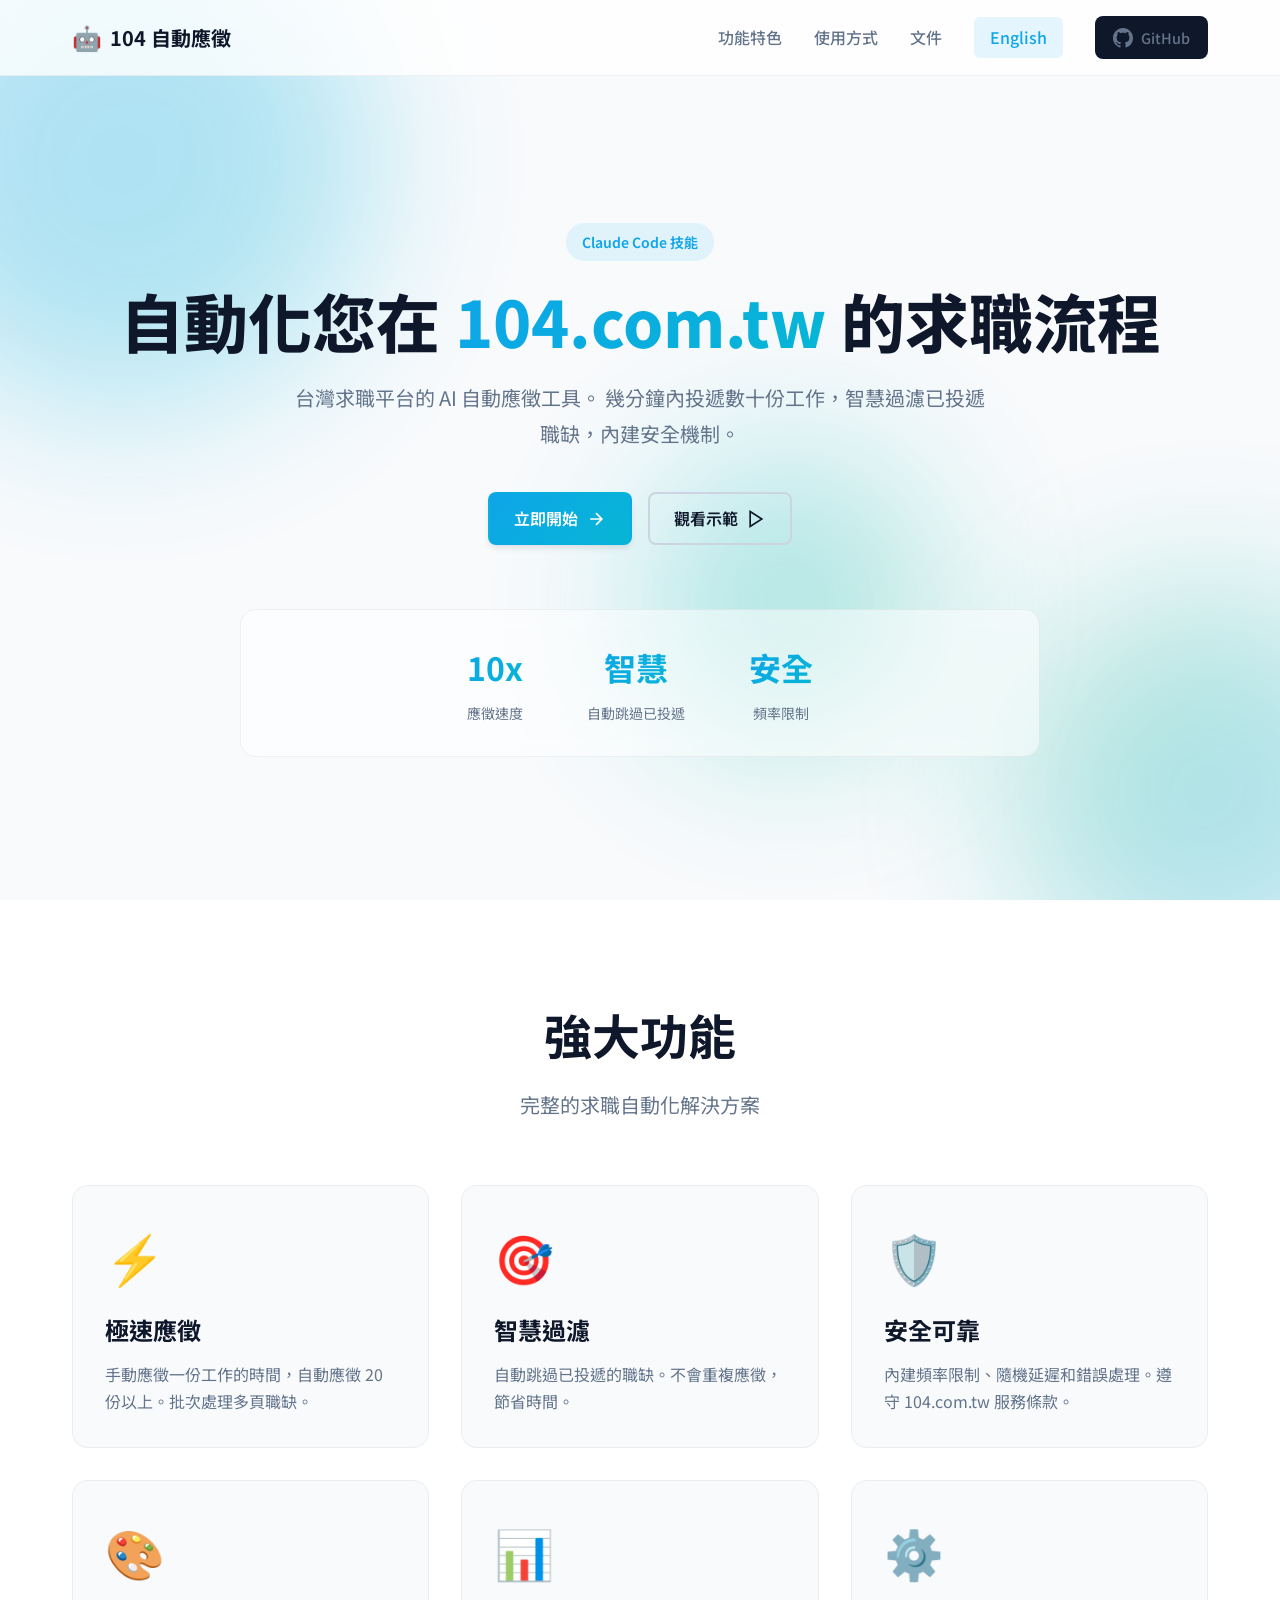
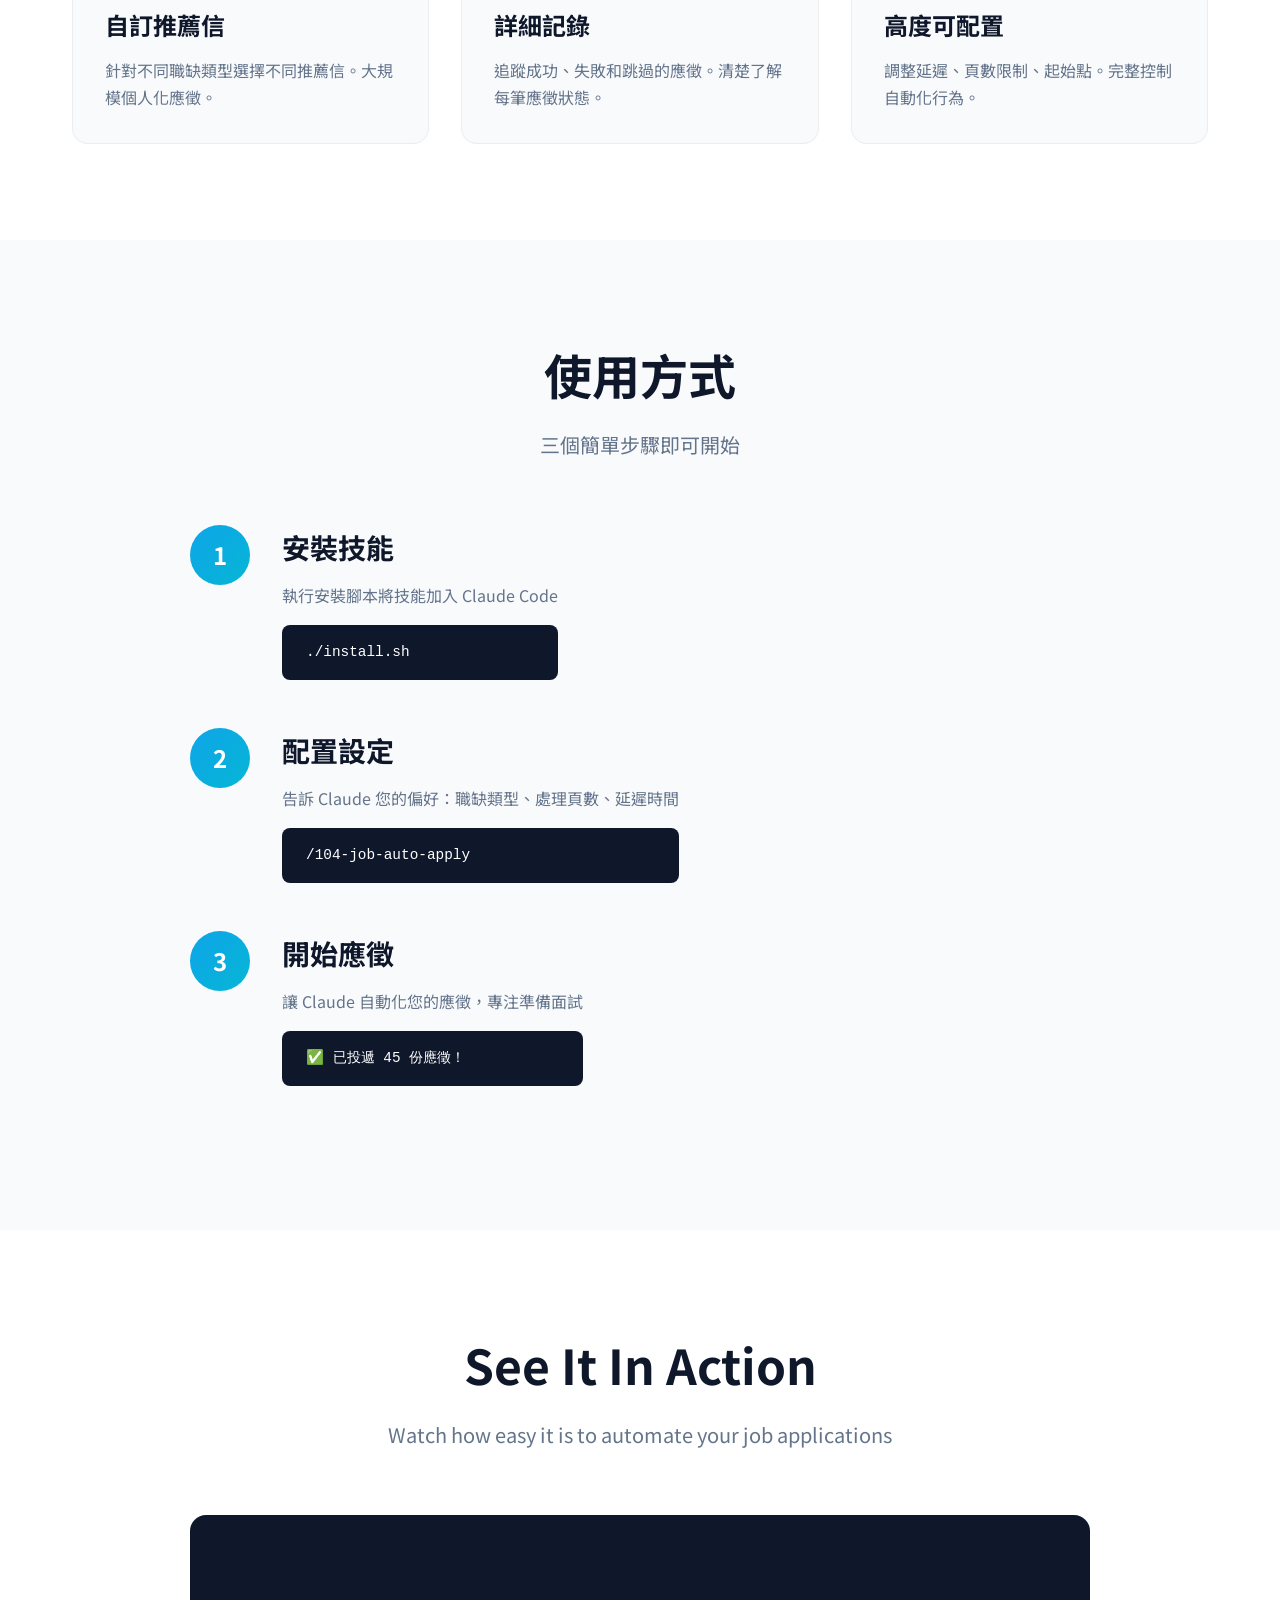
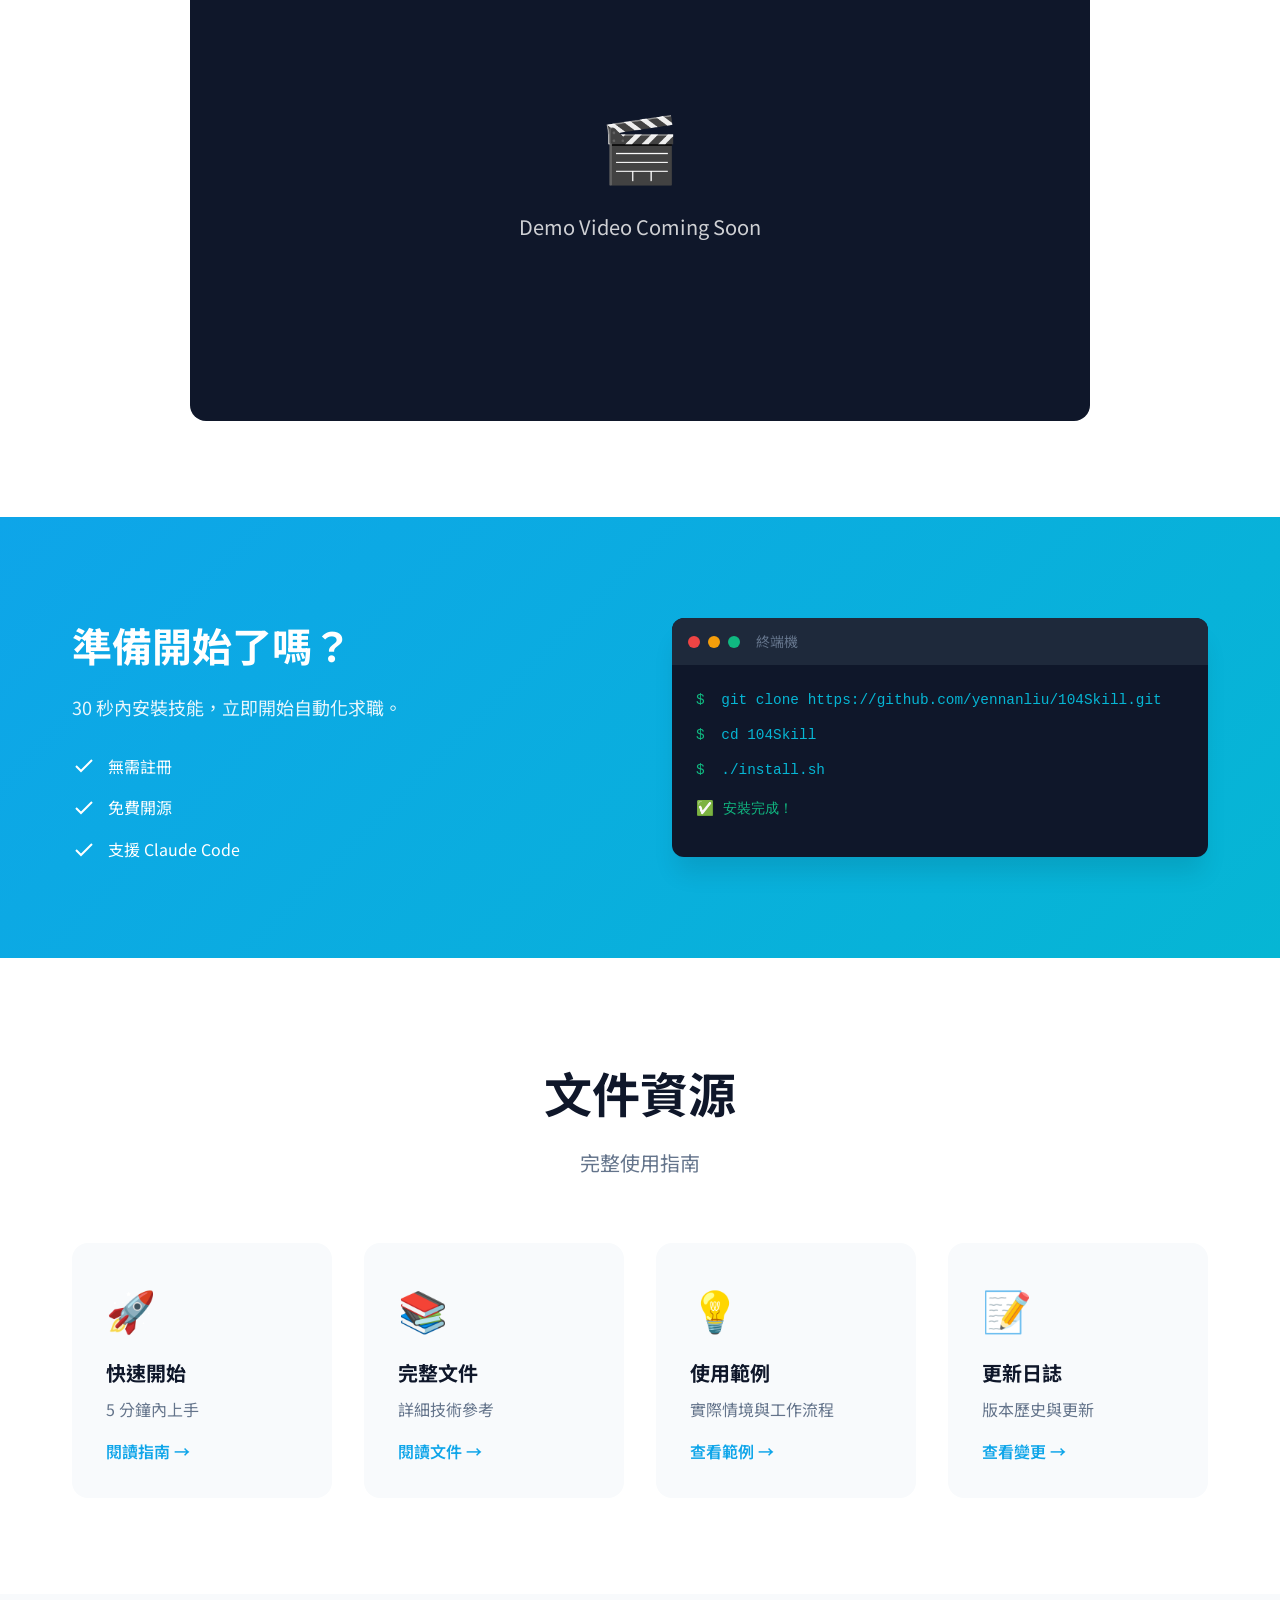
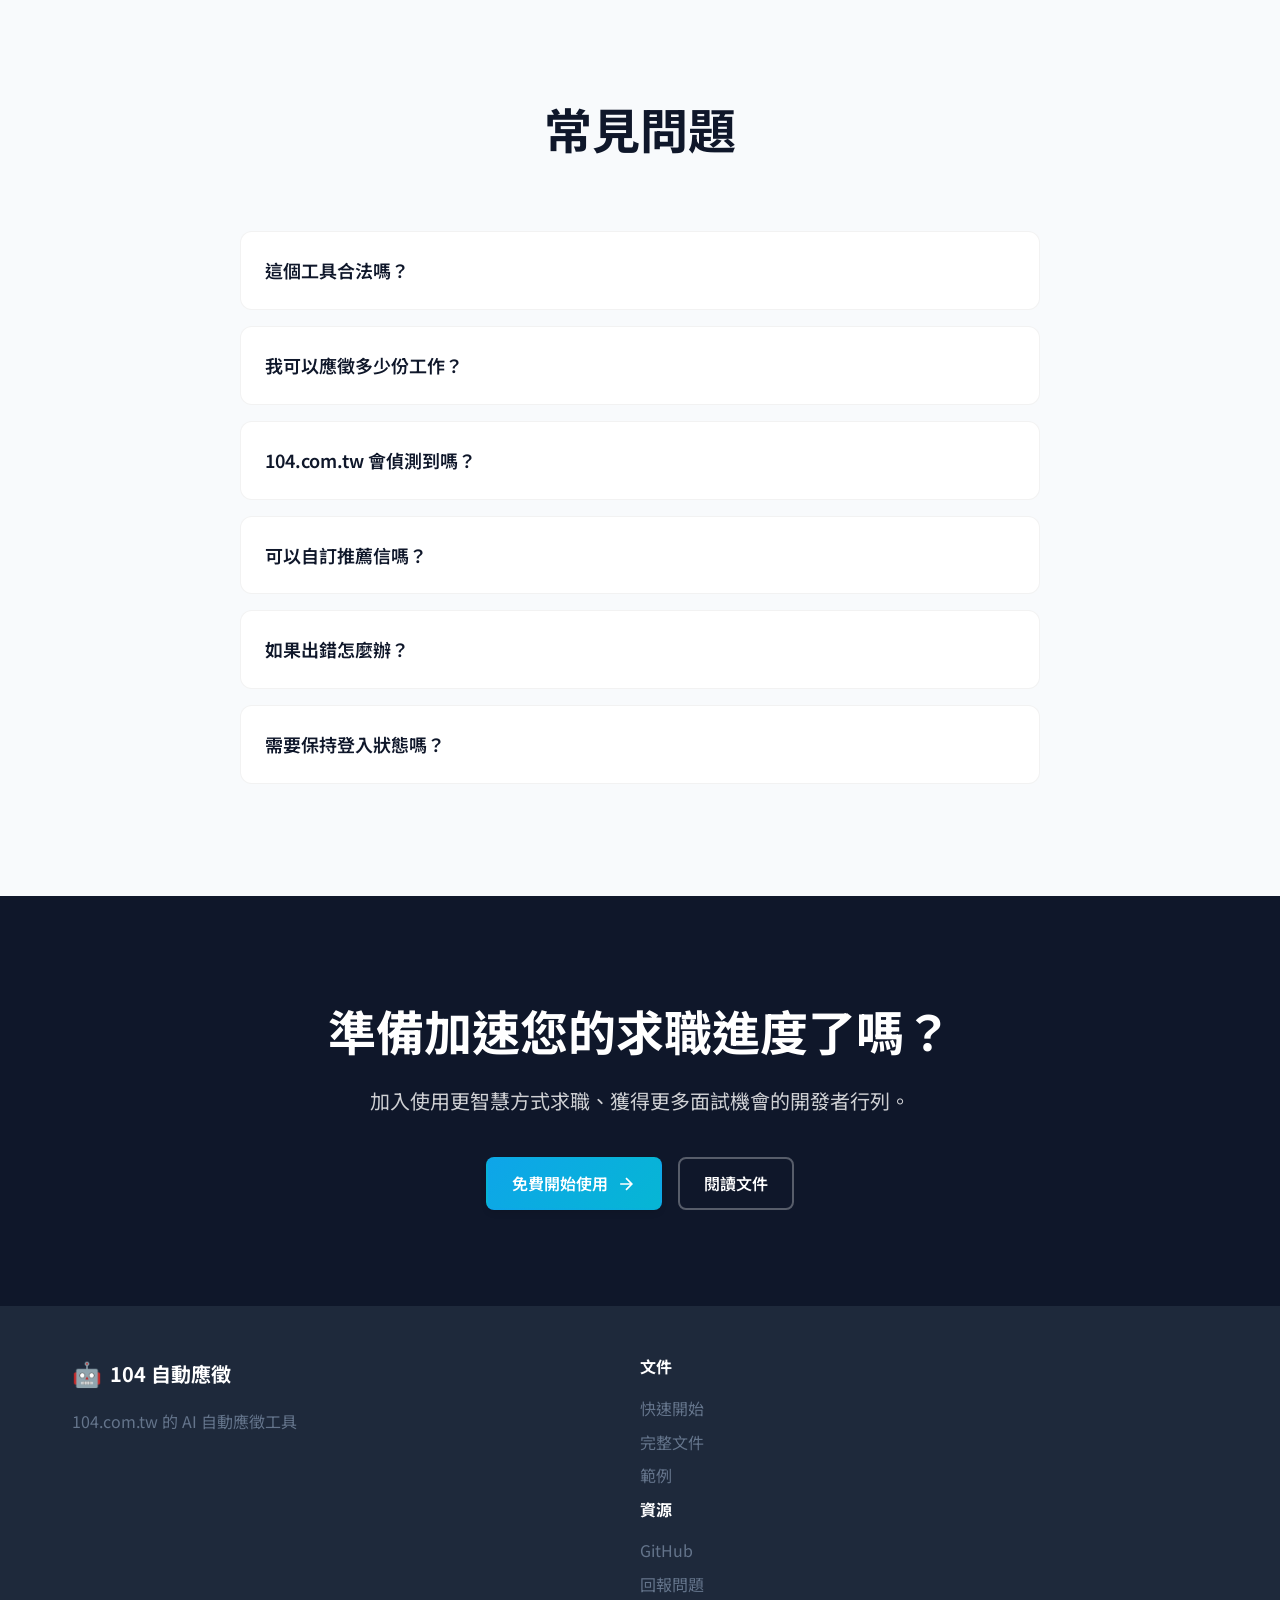
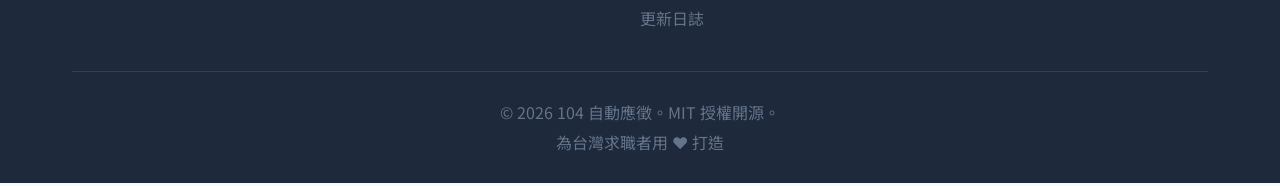
==== docs/index_zh.html @ 4969b64e "Remove hardcoded info, add screenshot, and add Traditional Chinese version 1. Added screenshot to RE" ====
<!DOCTYPE html>
<html lang="zh-TW">
<head>
    <meta charset="UTF-8">
    <meta name="viewport" content="width=device-width, initial-scale=1.0">
    <meta name="description" content="使用 Claude Code AI 自動化 104.com.tw 求職申請">
    <title>104 自動應徵工具 | Claude Code 技能</title>
    <link rel="stylesheet" href="styles.css">
    <link rel="preconnect" href="https://fonts.googleapis.com">
    <link rel="preconnect" href="https://fonts.gstatic.com" crossorigin>
    <link href="https://fonts.googleapis.com/css2?family=Inter:wght@300;400;500;600;700;800&family=Noto+Sans+TC:wght@300;400;500;600;700;800&display=swap" rel="stylesheet">
</head>
<body>
    <!-- Hero Section -->
    <header class="hero">
        <nav class="nav">
            <div class="container">
                <div class="nav-content">
                    <div class="logo">
                        <span class="logo-icon">🤖</span>
                        <span class="logo-text">104 自動應徵</span>
                    </div>
                    <div class="nav-links">
                        <a href="#features">功能特色</a>
                        <a href="#how-it-works">使用方式</a>
                        <a href="#docs">文件</a>
                        <a href="index.html" class="language-switch">English</a>
                        <a href="https://github.com/yennanliu/104Skill" target="_blank" class="btn-secondary">
                            <svg width="20" height="20" viewBox="0 0 16 16" fill="currentColor">
                                <path d="M8 0C3.58 0 0 3.58 0 8c0 3.54 2.29 6.53 5.47 7.59.4.07.55-.17.55-.38 0-.19-.01-.82-.01-1.49-2.01.37-2.53-.49-2.69-.94-.09-.23-.48-.94-.82-1.13-.28-.15-.68-.52-.01-.53.63-.01 1.08.58 1.23.82.72 1.21 1.87.87 2.33.66.07-.52.28-.87.51-1.07-1.78-.2-3.64-.89-3.64-3.95 0-.87.31-1.59.82-2.15-.08-.2-.36-1.02.08-2.12 0 0 .67-.21 2.2.82.64-.18 1.32-.27 2-.27.68 0 1.36.09 2 .27 1.53-1.04 2.2-.82 2.2-.82.44 1.1.16 1.92.08 2.12.51.56.82 1.27.82 2.15 0 3.07-1.87 3.75-3.65 3.95.29.25.54.73.54 1.48 0 1.07-.01 1.93-.01 2.2 0 .21.15.46.55.38A8.013 8.013 0 0016 8c0-4.42-3.58-8-8-8z"/>
                            </svg>
                            GitHub
                        </a>
                    </div>
                </div>
            </div>
        </nav>

        <div class="container">
            <div class="hero-content">
                <div class="hero-badge">
                    <span class="badge">Claude Code 技能</span>
                </div>
                <h1 class="hero-title">
                    自動化您在 <span class="gradient-text">104.com.tw</span> 的求職流程
                </h1>
                <p class="hero-subtitle">
                    台灣求職平台的 AI 自動應徵工具。
                    幾分鐘內投遞數十份工作，智慧過濾已投遞職缺，內建安全機制。
                </p>
                <div class="hero-buttons">
                    <a href="#install" class="btn-primary">
                        立即開始
                        <svg width="20" height="20" viewBox="0 0 24 24" fill="none" stroke="currentColor" stroke-width="2">
                            <path d="M5 12h14M12 5l7 7-7 7"/>
                        </svg>
                    </a>
                    <a href="#demo" class="btn-outline">
                        觀看示範
                        <svg width="20" height="20" viewBox="0 0 24 24" fill="none" stroke="currentColor" stroke-width="2">
                            <polygon points="5 3 19 12 5 21 5 3"/>
                        </svg>
                    </a>
                </div>
                <div class="hero-stats">
                    <div class="stat">
                        <div class="stat-number">10x</div>
                        <div class="stat-label">應徵速度</div>
                    </div>
                    <div class="stat">
                        <div class="stat-number">智慧</div>
                        <div class="stat-label">自動跳過已投遞</div>
                    </div>
                    <div class="stat">
                        <div class="stat-number">安全</div>
                        <div class="stat-label">頻率限制</div>
                    </div>
                </div>
            </div>
        </div>

        <div class="hero-background">
            <div class="gradient-orb orb-1"></div>
            <div class="gradient-orb orb-2"></div>
            <div class="gradient-orb orb-3"></div>
        </div>
    </header>

    <!-- Features Section -->
    <section id="features" class="features">
        <div class="container">
            <div class="section-header">
                <h2 class="section-title">強大功能</h2>
                <p class="section-subtitle">完整的求職自動化解決方案</p>
            </div>

            <div class="features-grid">
                <div class="feature-card">
                    <div class="feature-icon">⚡</div>
                    <h3>極速應徵</h3>
                    <p>手動應徵一份工作的時間，自動應徵 20 份以上。批次處理多頁職缺。</p>
                </div>

                <div class="feature-card">
                    <div class="feature-icon">🎯</div>
                    <h3>智慧過濾</h3>
                    <p>自動跳過已投遞的職缺。不會重複應徵，節省時間。</p>
                </div>

                <div class="feature-card">
                    <div class="feature-icon">🛡️</div>
                    <h3>安全可靠</h3>
                    <p>內建頻率限制、隨機延遲和錯誤處理。遵守 104.com.tw 服務條款。</p>
                </div>

                <div class="feature-card">
                    <div class="feature-icon">🎨</div>
                    <h3>自訂推薦信</h3>
                    <p>針對不同職缺類型選擇不同推薦信。大規模個人化應徵。</p>
                </div>

                <div class="feature-card">
                    <div class="feature-icon">📊</div>
                    <h3>詳細記錄</h3>
                    <p>追蹤成功、失敗和跳過的應徵。清楚了解每筆應徵狀態。</p>
                </div>

                <div class="feature-card">
                    <div class="feature-icon">⚙️</div>
                    <h3>高度可配置</h3>
                    <p>調整延遲、頁數限制、起始點。完整控制自動化行為。</p>
                </div>
            </div>
        </div>
    </section>

    <!-- How It Works Section -->
    <section id="how-it-works" class="how-it-works">
        <div class="container">
            <div class="section-header">
                <h2 class="section-title">使用方式</h2>
                <p class="section-subtitle">三個簡單步驟即可開始</p>
            </div>

            <div class="steps">
                <div class="step">
                    <div class="step-number">1</div>
                    <div class="step-content">
                        <h3>安裝技能</h3>
                        <p>執行安裝腳本將技能加入 Claude Code</p>
                        <div class="code-block">
                            <code>./install.sh</code>
                        </div>
                    </div>
                </div>

                <div class="step">
                    <div class="step-number">2</div>
                    <div class="step-content">
                        <h3>配置設定</h3>
                        <p>告訴 Claude 您的偏好：職缺類型、處理頁數、延遲時間</p>
                        <div class="code-block">
                            <code>/104-job-auto-apply</code>
                        </div>
                    </div>
                </div>

                <div class="step">
                    <div class="step-number">3</div>
                    <div class="step-content">
                        <h3>開始應徵</h3>
                        <p>讓 Claude 自動化您的應徵，專注準備面試</p>
                        <div class="code-block">
                            <code>✅ 已投遞 45 份應徵！</code>
                        </div>
                    </div>
                </div>
            </div>
        </div>
    </section>

    <!-- Installation Section -->
    <section id="install" class="install">
        <div class="container">
            <div class="install-content">
                <div class="install-text">
                    <h2>準備開始了嗎？</h2>
                    <p>30 秒內安裝技能，立即開始自動化求職。</p>
                    <div class="install-features">
                        <div class="install-feature">
                            <svg width="24" height="24" viewBox="0 0 24 24" fill="none" stroke="currentColor" stroke-width="2">
                                <polyline points="20 6 9 17 4 12"/>
                            </svg>
                            <span>無需註冊</span>
                        </div>
                        <div class="install-feature">
                            <svg width="24" height="24" viewBox="0 0 24 24" fill="none" stroke="currentColor" stroke-width="2">
                                <polyline points="20 6 9 17 4 12"/>
                            </svg>
                            <span>免費開源</span>
                        </div>
                        <div class="install-feature">
                            <svg width="24" height="24" viewBox="0 0 24 24" fill="none" stroke="currentColor" stroke-width="2">
                                <polyline points="20 6 9 17 4 12"/>
                            </svg>
                            <span>支援 Claude Code</span>
                        </div>
                    </div>
                </div>
                <div class="install-code">
                    <div class="terminal">
                        <div class="terminal-header">
                            <div class="terminal-buttons">
                                <span class="terminal-button red"></span>
                                <span class="terminal-button yellow"></span>
                                <span class="terminal-button green"></span>
                            </div>
                            <div class="terminal-title">終端機</div>
                        </div>
                        <div class="terminal-body">
                            <div class="terminal-line">
                                <span class="prompt">$</span>
                                <span class="command">git clone https://github.com/yennanliu/104Skill.git</span>
                            </div>
                            <div class="terminal-line">
                                <span class="prompt">$</span>
                                <span class="command">cd 104Skill</span>
                            </div>
                            <div class="terminal-line">
                                <span class="prompt">$</span>
                                <span class="command">./install.sh</span>
                            </div>
                            <div class="terminal-line output">
                                <span class="success">✅ 安裝完成！</span>
                            </div>
                        </div>
                    </div>
                </div>
            </div>
        </div>
    </section>

    <!-- Documentation Section -->
    <section id="docs" class="docs">
        <div class="container">
            <div class="section-header">
                <h2 class="section-title">文件資源</h2>
                <p class="section-subtitle">完整使用指南</p>
            </div>

            <div class="docs-grid">
                <a href="https://github.com/yennanliu/104Skill/blob/main/QUICKSTART.md" class="doc-card" target="_blank">
                    <div class="doc-icon">🚀</div>
                    <h3>快速開始</h3>
                    <p>5 分鐘內上手</p>
                    <span class="doc-link">閱讀指南 →</span>
                </a>

                <a href="https://github.com/yennanliu/104Skill/blob/main/SKILL.md" class="doc-card" target="_blank">
                    <div class="doc-icon">📚</div>
                    <h3>完整文件</h3>
                    <p>詳細技術參考</p>
                    <span class="doc-link">閱讀文件 →</span>
                </a>

                <a href="https://github.com/yennanliu/104Skill/blob/main/USAGE_EXAMPLES.md" class="doc-card" target="_blank">
                    <div class="doc-icon">💡</div>
                    <h3>使用範例</h3>
                    <p>實際情境與工作流程</p>
                    <span class="doc-link">查看範例 →</span>
                </a>

                <a href="https://github.com/yennanliu/104Skill/blob/main/CHANGELOG.md" class="doc-card" target="_blank">
                    <div class="doc-icon">📝</div>
                    <h3>更新日誌</h3>
                    <p>版本歷史與更新</p>
                    <span class="doc-link">查看變更 →</span>
                </a>
            </div>
        </div>
    </section>

    <!-- FAQ Section -->
    <section class="faq">
        <div class="container">
            <div class="section-header">
                <h2 class="section-title">常見問題</h2>
            </div>

            <div class="faq-list">
                <details class="faq-item">
                    <summary>這個工具合法嗎？</summary>
                    <p>是的！此工具用於個人生產力和教育目的。請負責任地使用，只申請您真正感興趣且符合資格的職位。</p>
                </details>

                <details class="faq-item">
                    <summary>我可以應徵多少份工作？</summary>
                    <p>我們建議每次應徵 10-20 份工作。質量比數量更重要。此技能包含頻率限制和延遲等安全功能。</p>
                </details>

                <details class="faq-item">
                    <summary>104.com.tw 會偵測到嗎？</summary>
                    <p>此技能使用隨機延遲（預設 2-4 秒）並遵守頻率限制。模擬人類行為以避免偵測。但請務必負責任地使用。</p>
                </details>

                <details class="faq-item">
                    <summary>可以自訂推薦信嗎？</summary>
                    <p>可以！您可以針對不同職位類型指定不同的推薦信。只需在執行技能時配置 coverLetter 選項即可。</p>
                </details>

                <details class="faq-item">
                    <summary>如果出錯怎麼辦？</summary>
                    <p>此技能內建錯誤處理。如果某個職位應徵失敗，會記錄錯誤並繼續處理下一個職位。您可以查看日誌了解發生的情況。</p>
                </details>

                <details class="faq-item">
                    <summary>需要保持登入狀態嗎？</summary>
                    <p>是的，執行自動化前需要登入 104.com.tw。處理過程中請保持瀏覽器開啟。</p>
                </details>
            </div>
        </div>
    </section>

    <!-- CTA Section -->
    <section class="cta">
        <div class="container">
            <div class="cta-content">
                <h2>準備加速您的求職進度了嗎？</h2>
                <p>加入使用更智慧方式求職、獲得更多面試機會的開發者行列。</p>
                <div class="cta-buttons">
                    <a href="https://github.com/yennanliu/104Skill" class="btn-primary">
                        免費開始使用
                        <svg width="20" height="20" viewBox="0 0 24 24" fill="none" stroke="currentColor" stroke-width="2">
                            <path d="M5 12h14M12 5l7 7-7 7"/>
                        </svg>
                    </a>
                    <a href="https://github.com/yennanliu/104Skill/blob/main/QUICKSTART.md" class="btn-outline-light">
                        閱讀文件
                    </a>
                </div>
            </div>
        </div>
    </section>

    <!-- Footer -->
    <footer class="footer">
        <div class="container">
            <div class="footer-content">
                <div class="footer-left">
                    <div class="footer-logo">
                        <span class="logo-icon">🤖</span>
                        <span class="logo-text">104 自動應徵</span>
                    </div>
                    <p class="footer-description">
                        104.com.tw 的 AI 自動應徵工具
                    </p>
                </div>
                <div class="footer-links">
                    <div class="footer-column">
                        <h4>文件</h4>
                        <a href="https://github.com/yennanliu/104Skill/blob/main/QUICKSTART.md">快速開始</a>
                        <a href="https://github.com/yennanliu/104Skill/blob/main/SKILL.md">完整文件</a>
                        <a href="https://github.com/yennanliu/104Skill/blob/main/USAGE_EXAMPLES.md">範例</a>
                    </div>
                    <div class="footer-column">
                        <h4>資源</h4>
                        <a href="https://github.com/yennanliu/104Skill">GitHub</a>
                        <a href="https://github.com/yennanliu/104Skill/issues">回報問題</a>
                        <a href="https://github.com/yennanliu/104Skill/blob/main/CHANGELOG.md">更新日誌</a>
                    </div>
                </div>
            </div>
            <div class="footer-bottom">
                <p>&copy; 2026 104 自動應徵。MIT 授權開源。</p>
                <p>為台灣求職者用 ❤️ 打造</p>
            </div>
        </div>
    </footer>

    <script src="script.js"></script>
</body>
</html>
---- docs/styles.css ----
/* Reset and Base Styles */
* {
    margin: 0;
    padding: 0;
    box-sizing: border-box;
}

:root {
    /* Modern Color Palette - Blue/Green/Teal (NO PURPLE) */
    --primary: #0EA5E9;
    --primary-dark: #0284C7;
    --secondary: #10B981;
    --accent: #06B6D4;
    --dark: #0F172A;
    --dark-lighter: #1E293B;
    --gray: #64748B;
    --gray-light: #CBD5E1;
    --white: #FFFFFF;
    --background: #F8FAFC;

    /* Gradients */
    --gradient-primary: linear-gradient(135deg, #0EA5E9 0%, #06B6D4 100%);
    --gradient-secondary: linear-gradient(135deg, #10B981 0%, #0EA5E9 100%);
    --gradient-accent: linear-gradient(135deg, #06B6D4 0%, #10B981 100%);

    /* Shadows */
    --shadow-sm: 0 1px 2px 0 rgba(0, 0, 0, 0.05);
    --shadow-md: 0 4px 6px -1px rgba(0, 0, 0, 0.1);
    --shadow-lg: 0 10px 15px -3px rgba(0, 0, 0, 0.1);
    --shadow-xl: 0 20px 25px -5px rgba(0, 0, 0, 0.1);

    /* Typography */
    --font-primary: 'Inter', -apple-system, BlinkMacSystemFont, 'Segoe UI', sans-serif;
}

body {
    font-family: var(--font-primary);
    background: var(--background);
    color: var(--dark);
    line-height: 1.6;
    overflow-x: hidden;
}

html[lang="zh-TW"] body {
    font-family: 'Noto Sans TC', var(--font-primary);
}

.container {
    max-width: 1200px;
    margin: 0 auto;
    padding: 0 2rem;
}

/* Navigation */
.nav {
    position: fixed;
    top: 0;
    left: 0;
    right: 0;
    z-index: 1000;
    background: rgba(255, 255, 255, 0.8);
    backdrop-filter: blur(10px);
    border-bottom: 1px solid rgba(0, 0, 0, 0.05);
    transition: all 0.3s ease;
}

.nav-content {
    display: flex;
    justify-content: space-between;
    align-items: center;
    padding: 1rem 0;
}

.logo {
    display: flex;
    align-items: center;
    gap: 0.5rem;
    font-weight: 700;
    font-size: 1.25rem;
    color: var(--dark);
}

.logo-icon {
    font-size: 1.5rem;
}

.nav-links {
    display: flex;
    gap: 2rem;
    align-items: center;
}

.nav-links a {
    text-decoration: none;
    color: var(--gray);
    font-weight: 500;
    transition: color 0.3s ease;
}

.nav-links a:hover {
    color: var(--primary);
}

.language-switch {
    padding: 0.5rem 1rem;
    border-radius: 0.375rem;
    background: rgba(14, 165, 233, 0.1);
    color: var(--primary) !important;
    transition: all 0.3s ease;
}

.language-switch:hover {
    background: rgba(14, 165, 233, 0.2);
    transform: translateY(-1px);
}

/* Buttons */
.btn-primary,
.btn-secondary,
.btn-outline,
.btn-outline-light {
    display: inline-flex;
    align-items: center;
    gap: 0.5rem;
    padding: 0.75rem 1.5rem;
    border-radius: 0.5rem;
    font-weight: 600;
    text-decoration: none;
    transition: all 0.3s ease;
    cursor: pointer;
    border: 2px solid transparent;
}

.btn-primary {
    background: var(--gradient-primary);
    color: var(--white);
    box-shadow: var(--shadow-md);
}

.btn-primary:hover {
    transform: translateY(-2px);
    box-shadow: var(--shadow-lg);
}

.btn-secondary {
    background: var(--dark);
    color: var(--white);
    font-size: 0.9rem;
    padding: 0.5rem 1rem;
}

.btn-secondary:hover {
    background: var(--dark-lighter);
}

.btn-outline {
    background: transparent;
    color: var(--dark);
    border: 2px solid var(--gray-light);
}

.btn-outline:hover {
    background: var(--dark);
    color: var(--white);
    border-color: var(--dark);
}

.btn-outline-light {
    background: transparent;
    color: var(--white);
    border: 2px solid rgba(255, 255, 255, 0.3);
}

.btn-outline-light:hover {
    background: var(--white);
    color: var(--primary);
    border-color: var(--white);
}

/* Hero Section */
.hero {
    position: relative;
    min-height: 100vh;
    display: flex;
    flex-direction: column;
    justify-content: center;
    padding-top: 5rem;
    overflow: hidden;
}

.hero-content {
    position: relative;
    z-index: 10;
    text-align: center;
    padding: 4rem 0;
}

.hero-badge {
    margin-bottom: 1.5rem;
}

.badge {
    display: inline-block;
    padding: 0.5rem 1rem;
    background: rgba(14, 165, 233, 0.1);
    color: var(--primary);
    border-radius: 2rem;
    font-size: 0.875rem;
    font-weight: 600;
}

.hero-title {
    font-size: 4rem;
    font-weight: 800;
    line-height: 1.1;
    margin-bottom: 1.5rem;
    color: var(--dark);
}

.gradient-text {
    background: var(--gradient-primary);
    -webkit-background-clip: text;
    -webkit-text-fill-color: transparent;
    background-clip: text;
}

.hero-subtitle {
    font-size: 1.25rem;
    color: var(--gray);
    max-width: 700px;
    margin: 0 auto 2.5rem;
    line-height: 1.8;
}

.hero-buttons {
    display: flex;
    gap: 1rem;
    justify-content: center;
    margin-bottom: 4rem;
}

.hero-stats {
    display: flex;
    gap: 4rem;
    justify-content: center;
    padding: 2rem;
    background: rgba(255, 255, 255, 0.5);
    backdrop-filter: blur(10px);
    border-radius: 1rem;
    border: 1px solid rgba(0, 0, 0, 0.05);
    max-width: 800px;
    margin: 0 auto;
}

.stat {
    text-align: center;
}

.stat-number {
    font-size: 2rem;
    font-weight: 700;
    background: var(--gradient-primary);
    -webkit-background-clip: text;
    -webkit-text-fill-color: transparent;
    background-clip: text;
}

.stat-label {
    font-size: 0.875rem;
    color: var(--gray);
    margin-top: 0.5rem;
}

/* Animated Background */
.hero-background {
    position: absolute;
    top: 0;
    left: 0;
    right: 0;
    bottom: 0;
    overflow: hidden;
    z-index: 0;
}

.gradient-orb {
    position: absolute;
    border-radius: 50%;
    filter: blur(80px);
    opacity: 0.3;
    animation: float 20s infinite ease-in-out;
}

.orb-1 {
    width: 500px;
    height: 500px;
    background: var(--gradient-primary);
    top: -10%;
    left: -10%;
    animation-delay: 0s;
}

.orb-2 {
    width: 400px;
    height: 400px;
    background: var(--gradient-secondary);
    bottom: -10%;
    right: -10%;
    animation-delay: -7s;
}

.orb-3 {
    width: 300px;
    height: 300px;
    background: var(--gradient-accent);
    top: 50%;
    left: 50%;
    animation-delay: -14s;
}

@keyframes float {
    0%, 100% {
        transform: translate(0, 0) scale(1);
    }
    33% {
        transform: translate(30px, -30px) scale(1.1);
    }
    66% {
        transform: translate(-20px, 20px) scale(0.9);
    }
}

/* Section Styles */
section {
    padding: 6rem 0;
}

.section-header {
    text-align: center;
    margin-bottom: 4rem;
}

.section-title {
    font-size: 3rem;
    font-weight: 700;
    margin-bottom: 1rem;
    color: var(--dark);
}

.section-subtitle {
    font-size: 1.25rem;
    color: var(--gray);
}

/* Features Section */
.features {
    background: var(--white);
}

.features-grid {
    display: grid;
    grid-template-columns: repeat(auto-fit, minmax(300px, 1fr));
    gap: 2rem;
}

.feature-card {
    padding: 2rem;
    background: var(--background);
    border-radius: 1rem;
    border: 1px solid rgba(0, 0, 0, 0.05);
    transition: all 0.3s ease;
}

.feature-card:hover {
    transform: translateY(-5px);
    box-shadow: var(--shadow-lg);
    border-color: var(--primary);
}

.feature-icon {
    font-size: 3rem;
    margin-bottom: 1rem;
}

.feature-card h3 {
    font-size: 1.5rem;
    margin-bottom: 0.75rem;
    color: var(--dark);
}

.feature-card p {
    color: var(--gray);
    line-height: 1.7;
}

/* How It Works Section */
.steps {
    max-width: 900px;
    margin: 0 auto;
}

.step {
    display: flex;
    gap: 2rem;
    margin-bottom: 3rem;
    align-items: flex-start;
}

.step-number {
    flex-shrink: 0;
    width: 60px;
    height: 60px;
    background: var(--gradient-primary);
    color: var(--white);
    border-radius: 50%;
    display: flex;
    align-items: center;
    justify-content: center;
    font-size: 1.5rem;
    font-weight: 700;
}

.step-content h3 {
    font-size: 1.75rem;
    margin-bottom: 0.75rem;
    color: var(--dark);
}

.step-content p {
    color: var(--gray);
    margin-bottom: 1rem;
    line-height: 1.7;
}

.code-block {
    background: var(--dark);
    color: var(--white);
    padding: 1rem 1.5rem;
    border-radius: 0.5rem;
    font-family: 'Monaco', 'Courier New', monospace;
    font-size: 0.9rem;
}

/* Installation Section */
.install {
    background: var(--gradient-primary);
    color: var(--white);
}

.install-content {
    display: grid;
    grid-template-columns: 1fr 1fr;
    gap: 4rem;
    align-items: center;
}

.install-text h2 {
    font-size: 2.5rem;
    margin-bottom: 1rem;
}

.install-text p {
    font-size: 1.125rem;
    opacity: 0.9;
    margin-bottom: 2rem;
}

.install-features {
    display: flex;
    flex-direction: column;
    gap: 1rem;
}

.install-feature {
    display: flex;
    align-items: center;
    gap: 0.75rem;
}

.install-feature svg {
    flex-shrink: 0;
}

/* Terminal */
.terminal {
    background: var(--dark);
    border-radius: 0.75rem;
    overflow: hidden;
    box-shadow: var(--shadow-xl);
}

.terminal-header {
    background: var(--dark-lighter);
    padding: 0.75rem 1rem;
    display: flex;
    align-items: center;
    gap: 1rem;
}

.terminal-buttons {
    display: flex;
    gap: 0.5rem;
}

.terminal-button {
    width: 12px;
    height: 12px;
    border-radius: 50%;
}

.terminal-button.red {
    background: #EF4444;
}

.terminal-button.yellow {
    background: #F59E0B;
}

.terminal-button.green {
    background: #10B981;
}

.terminal-title {
    font-size: 0.875rem;
    color: var(--gray);
}

.terminal-body {
    padding: 1.5rem;
    font-family: 'Monaco', 'Courier New', monospace;
    font-size: 0.9rem;
}

.terminal-line {
    margin-bottom: 0.75rem;
    color: var(--white);
}

.prompt {
    color: var(--secondary);
    margin-right: 0.5rem;
}

.command {
    color: var(--accent);
}

.output {
    margin-top: 1rem;
}

.success {
    color: var(--secondary);
}

/* Documentation Section */
.docs {
    background: var(--white);
}

.docs-grid {
    display: grid;
    grid-template-columns: repeat(auto-fit, minmax(250px, 1fr));
    gap: 2rem;
}

.doc-card {
    padding: 2rem;
    background: var(--background);
    border-radius: 1rem;
    border: 2px solid transparent;
    text-decoration: none;
    transition: all 0.3s ease;
    display: block;
}

.doc-card:hover {
    border-color: var(--primary);
    transform: translateY(-5px);
    box-shadow: var(--shadow-lg);
}

.doc-icon {
    font-size: 2.5rem;
    margin-bottom: 1rem;
}

.doc-card h3 {
    font-size: 1.25rem;
    color: var(--dark);
    margin-bottom: 0.5rem;
}

.doc-card p {
    color: var(--gray);
    margin-bottom: 1rem;
}

.doc-link {
    color: var(--primary);
    font-weight: 600;
}

/* FAQ Section */
.faq-list {
    max-width: 800px;
    margin: 0 auto;
}

.faq-item {
    background: var(--white);
    border: 1px solid rgba(0, 0, 0, 0.05);
    border-radius: 0.75rem;
    margin-bottom: 1rem;
    overflow: hidden;
}

.faq-item summary {
    padding: 1.5rem;
    font-size: 1.125rem;
    font-weight: 600;
    cursor: pointer;
    list-style: none;
    transition: background 0.3s ease;
}

.faq-item summary:hover {
    background: var(--background);
}

.faq-item summary::-webkit-details-marker {
    display: none;
}

.faq-item p {
    padding: 0 1.5rem 1.5rem;
    color: var(--gray);
    line-height: 1.7;
}

/* CTA Section */
.cta {
    background: var(--dark);
    color: var(--white);
    text-align: center;
}

.cta-content h2 {
    font-size: 3rem;
    margin-bottom: 1rem;
}

.cta-content p {
    font-size: 1.25rem;
    opacity: 0.8;
    margin-bottom: 2.5rem;
}

.cta-buttons {
    display: flex;
    gap: 1rem;
    justify-content: center;
}

/* Footer */
.footer {
    background: var(--dark-lighter);
    color: var(--white);
    padding: 3rem 0 1.5rem;
}

.footer-content {
    display: grid;
    grid-template-columns: 2fr 1fr 1fr;
    gap: 4rem;
    margin-bottom: 2rem;
}

.footer-logo {
    display: flex;
    align-items: center;
    gap: 0.5rem;
    font-weight: 700;
    font-size: 1.25rem;
    margin-bottom: 1rem;
}

.footer-description {
    color: var(--gray);
}

.footer-column h4 {
    margin-bottom: 1rem;
    font-size: 1rem;
}

.footer-column a {
    display: block;
    color: var(--gray);
    text-decoration: none;
    margin-bottom: 0.5rem;
    transition: color 0.3s ease;
}

.footer-column a:hover {
    color: var(--white);
}

.footer-bottom {
    border-top: 1px solid rgba(255, 255, 255, 0.1);
    padding-top: 1.5rem;
    text-align: center;
    color: var(--gray);
}

.footer-bottom p {
    margin: 0.25rem 0;
}

/* Responsive Design */
@media (max-width: 768px) {
    .hero-title {
        font-size: 2.5rem;
    }

    .hero-subtitle {
        font-size: 1rem;
    }

    .hero-buttons {
        flex-direction: column;
    }

    .hero-stats {
        flex-direction: column;
        gap: 2rem;
    }

    .nav-links {
        display: none;
    }

    .install-content {
        grid-template-columns: 1fr;
    }

    .footer-content {
        grid-template-columns: 1fr;
        gap: 2rem;
    }

    .section-title {
        font-size: 2rem;
    }

    .cta-content h2 {
        font-size: 2rem;
    }

    .cta-buttons {
        flex-direction: column;
    }
}
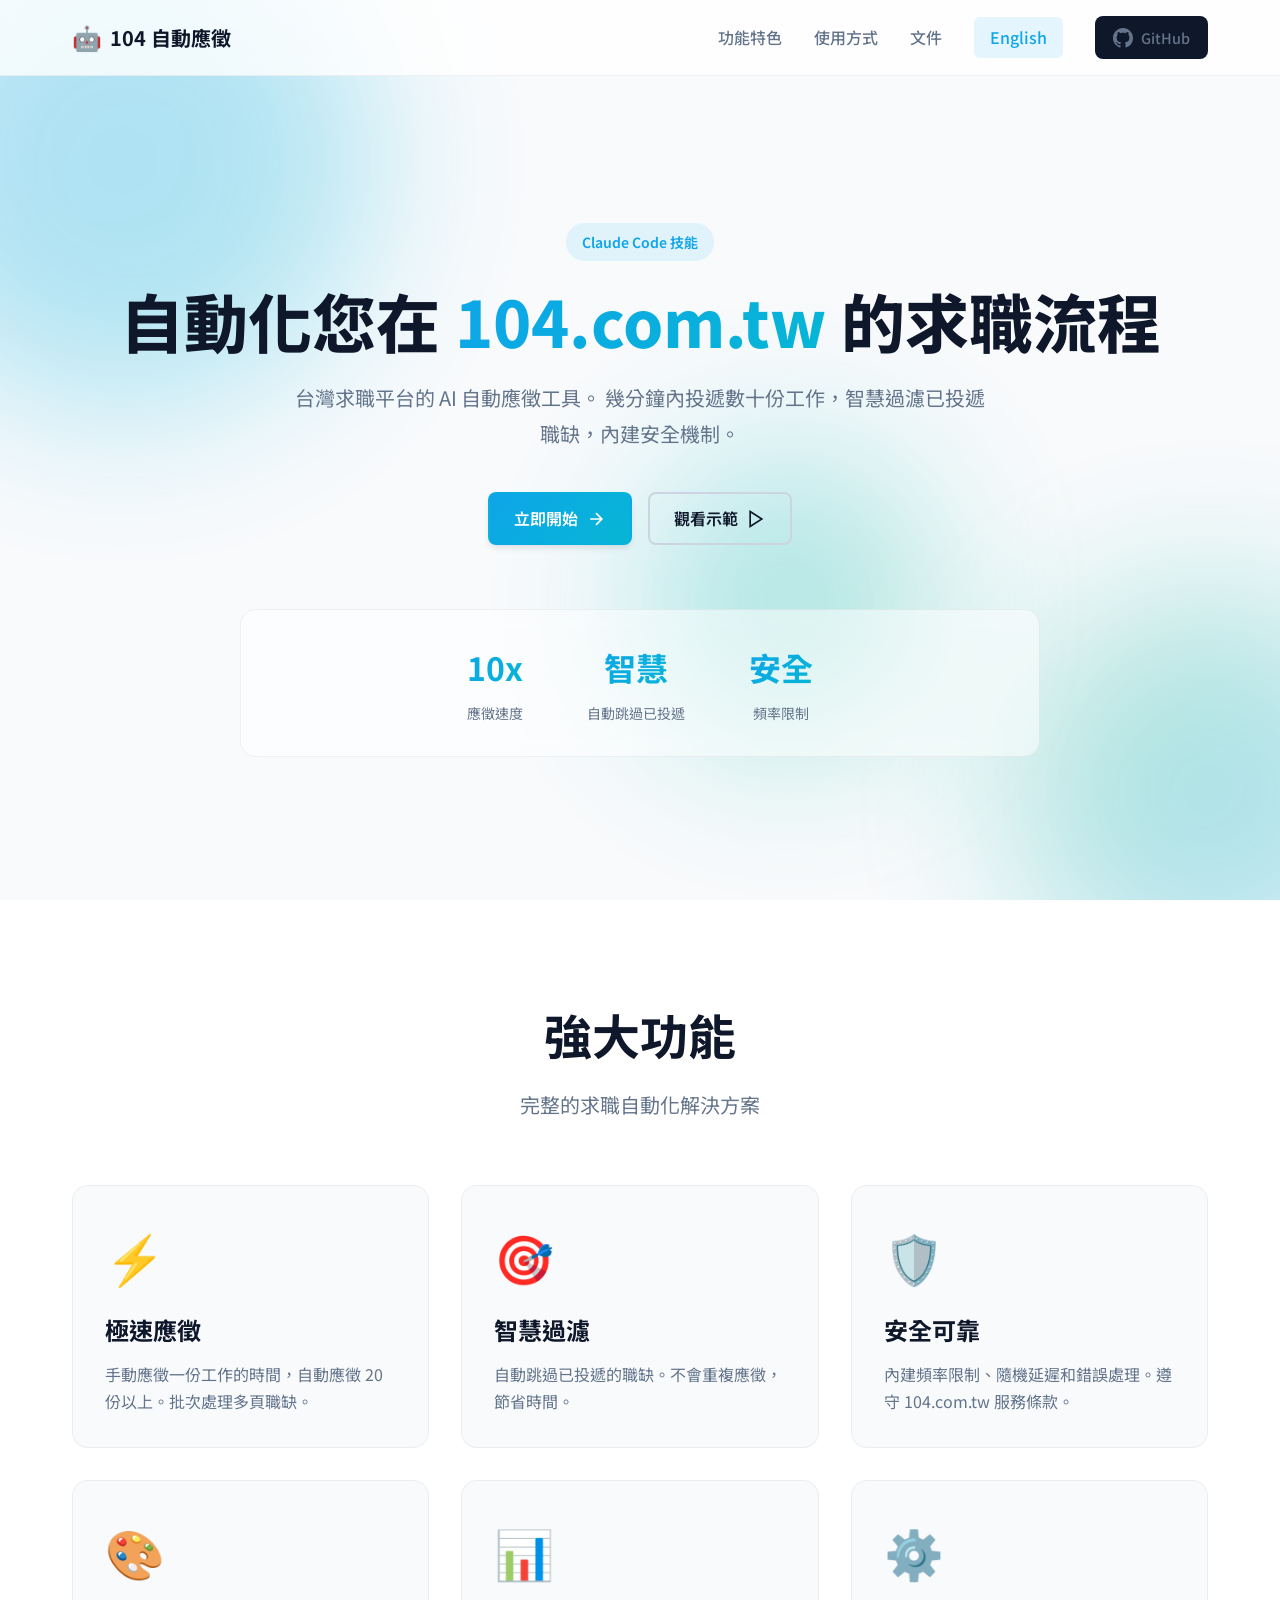
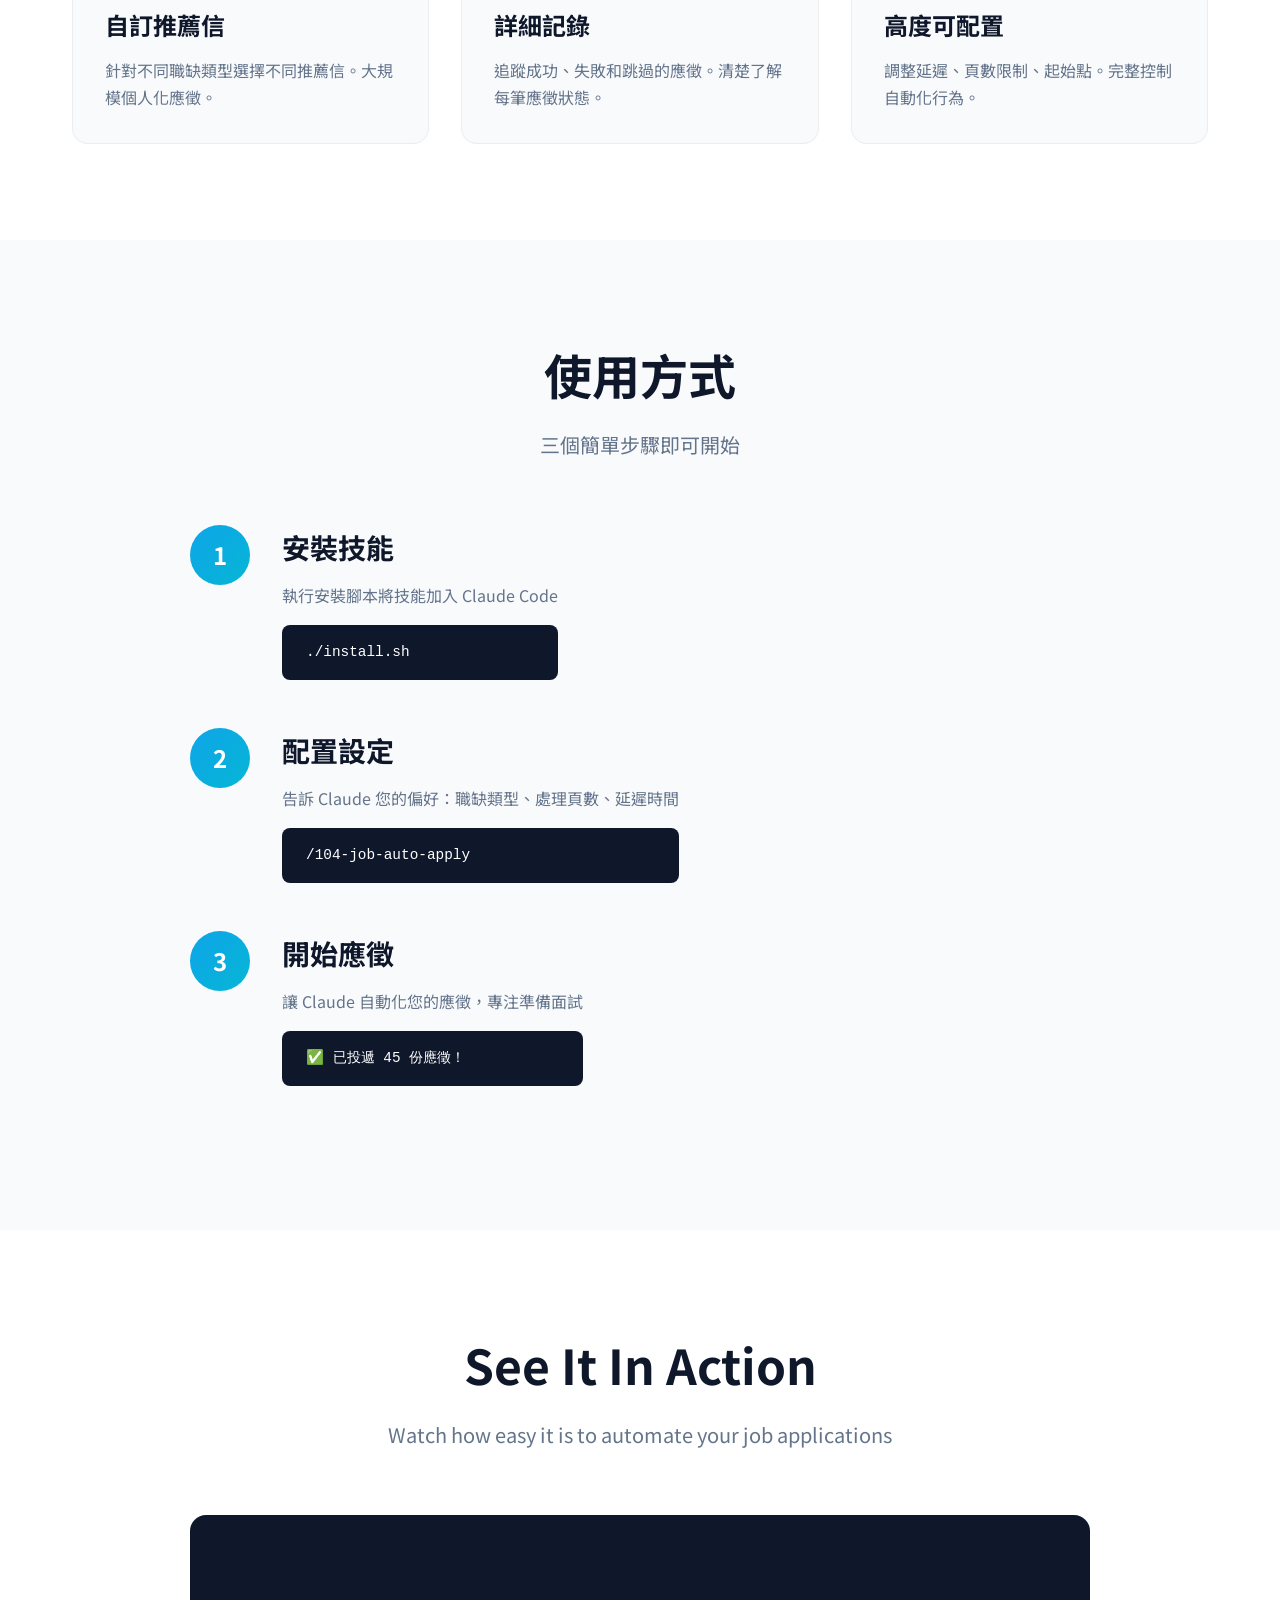
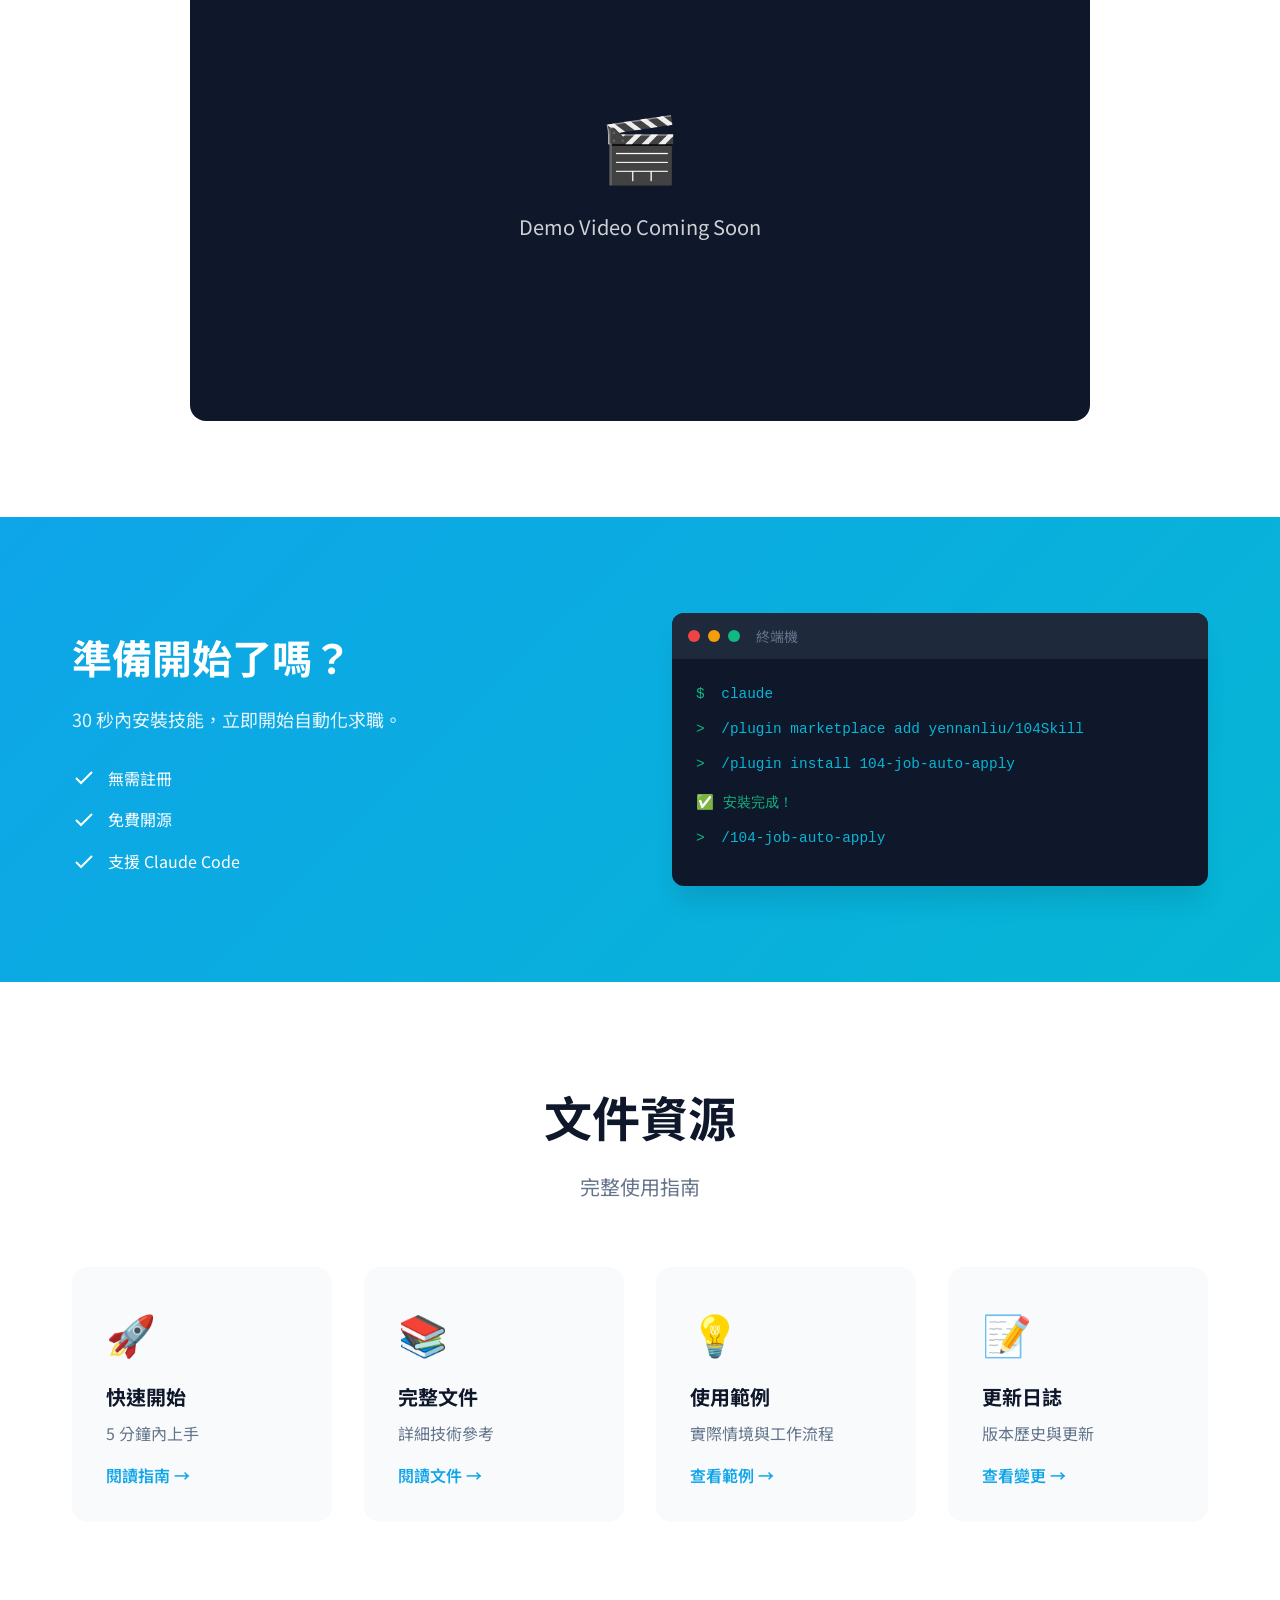
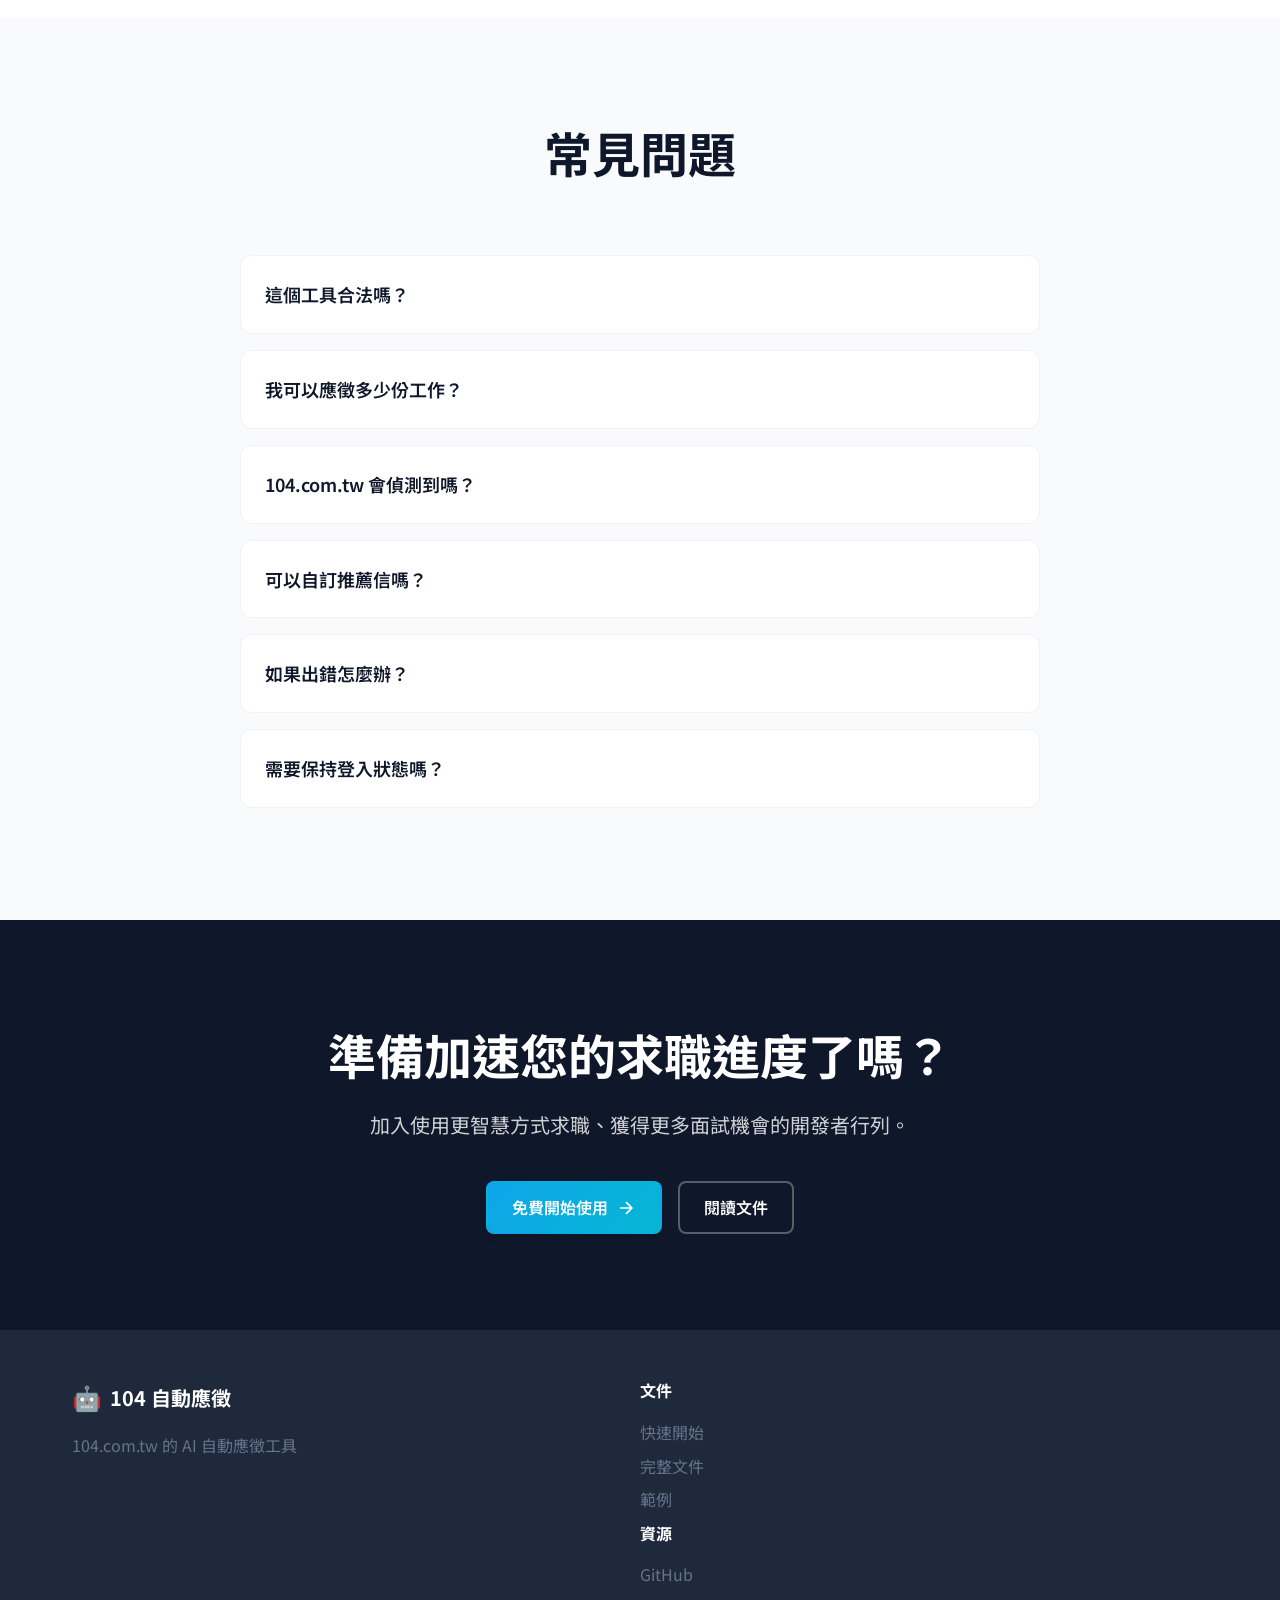
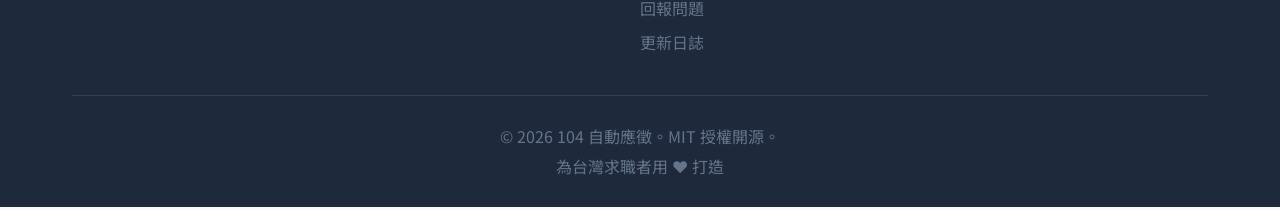
==== commit c80d2ebd: "Add Claude Code marketplace installation method Added comprehensive Claude Code /plugin installation" ====
--- a/docs/index_zh.html
+++ b/docs/index_zh.html
@@ -220,18 +220,22 @@
                         <div class="terminal-body">
                             <div class="terminal-line">
                                 <span class="prompt">$</span>
-                                <span class="command">git clone https://github.com/yennanliu/104Skill.git</span>
+                                <span class="command">claude</span>
                             </div>
                             <div class="terminal-line">
-                                <span class="prompt">$</span>
-                                <span class="command">cd 104Skill</span>
+                                <span class="prompt">&gt;</span>
+                                <span class="command">/plugin marketplace add yennanliu/104Skill</span>
                             </div>
                             <div class="terminal-line">
-                                <span class="prompt">$</span>
-                                <span class="command">./install.sh</span>
+                                <span class="prompt">&gt;</span>
+                                <span class="command">/plugin install 104-job-auto-apply</span>
                             </div>
                             <div class="terminal-line output">
                                 <span class="success">✅ 安裝完成！</span>
+                            </div>
+                            <div class="terminal-line">
+                                <span class="prompt">&gt;</span>
+                                <span class="command">/104-job-auto-apply</span>
                             </div>
                         </div>
                     </div>
